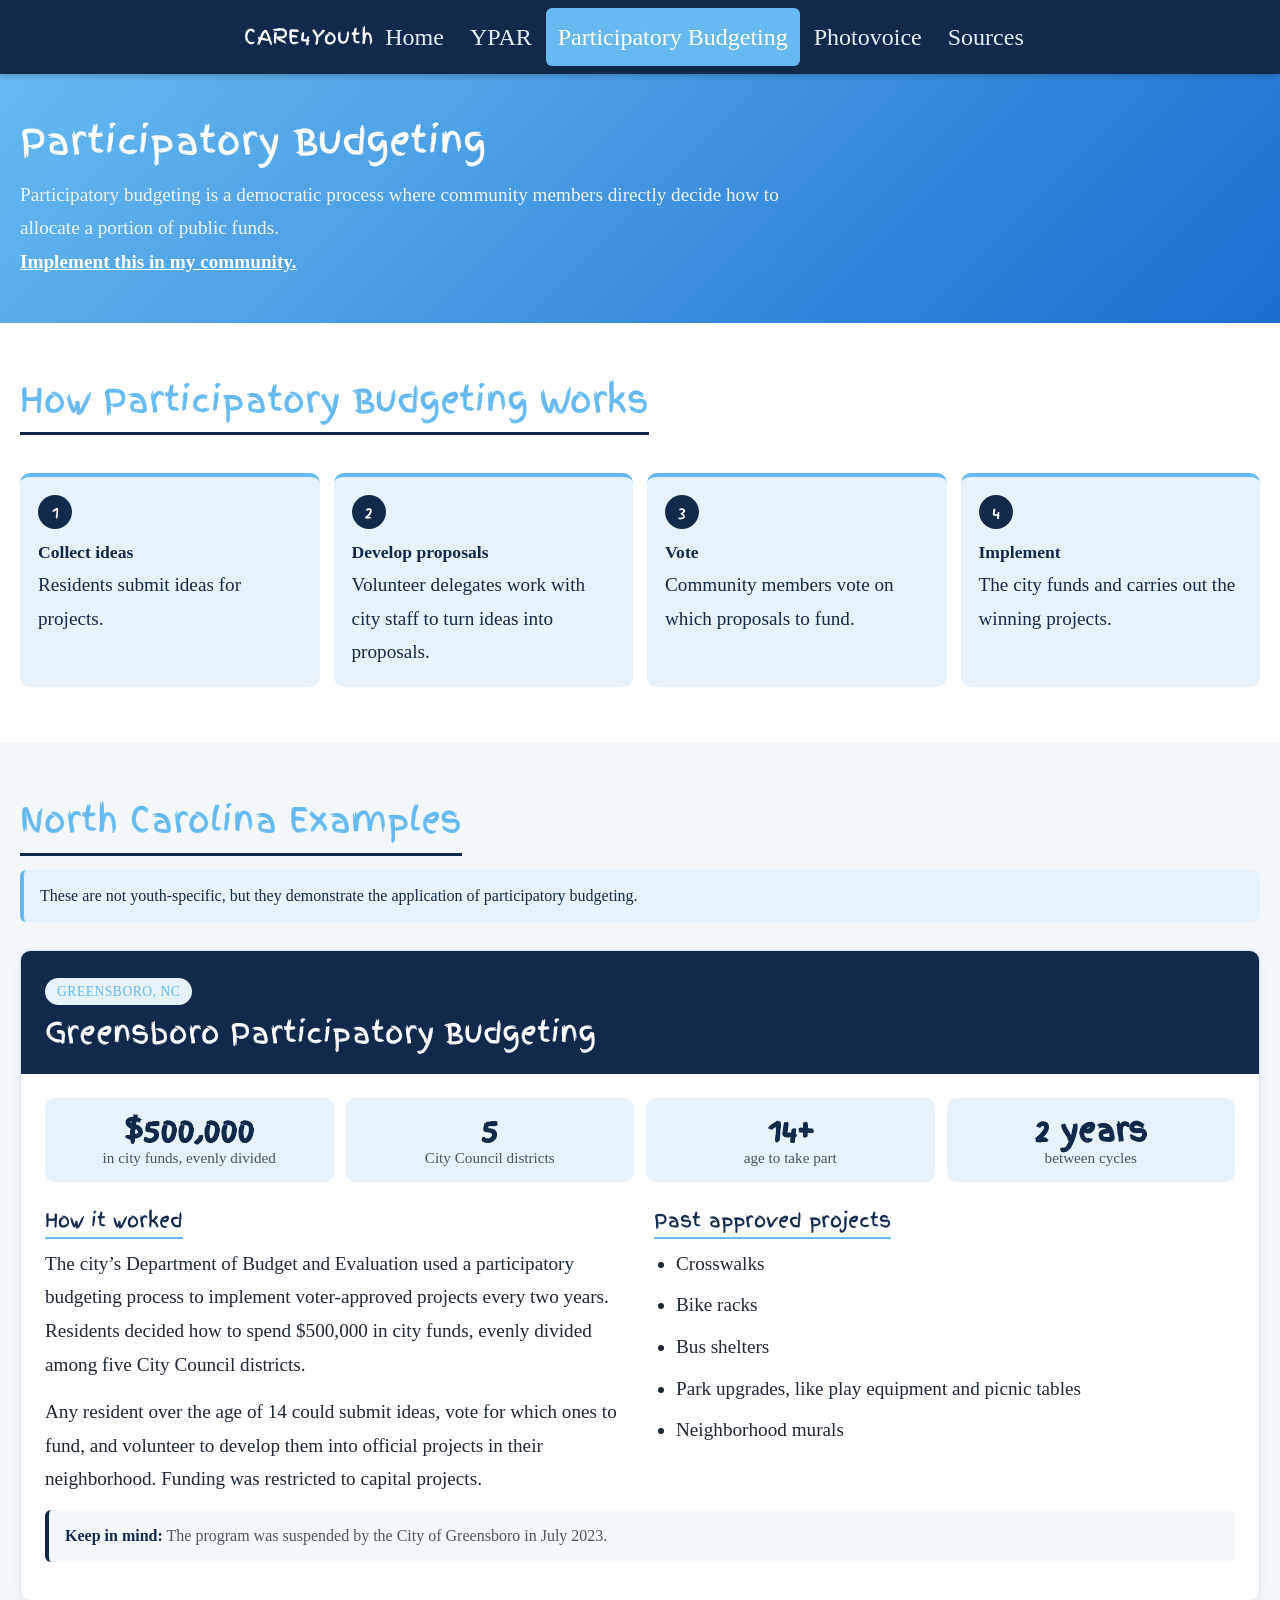
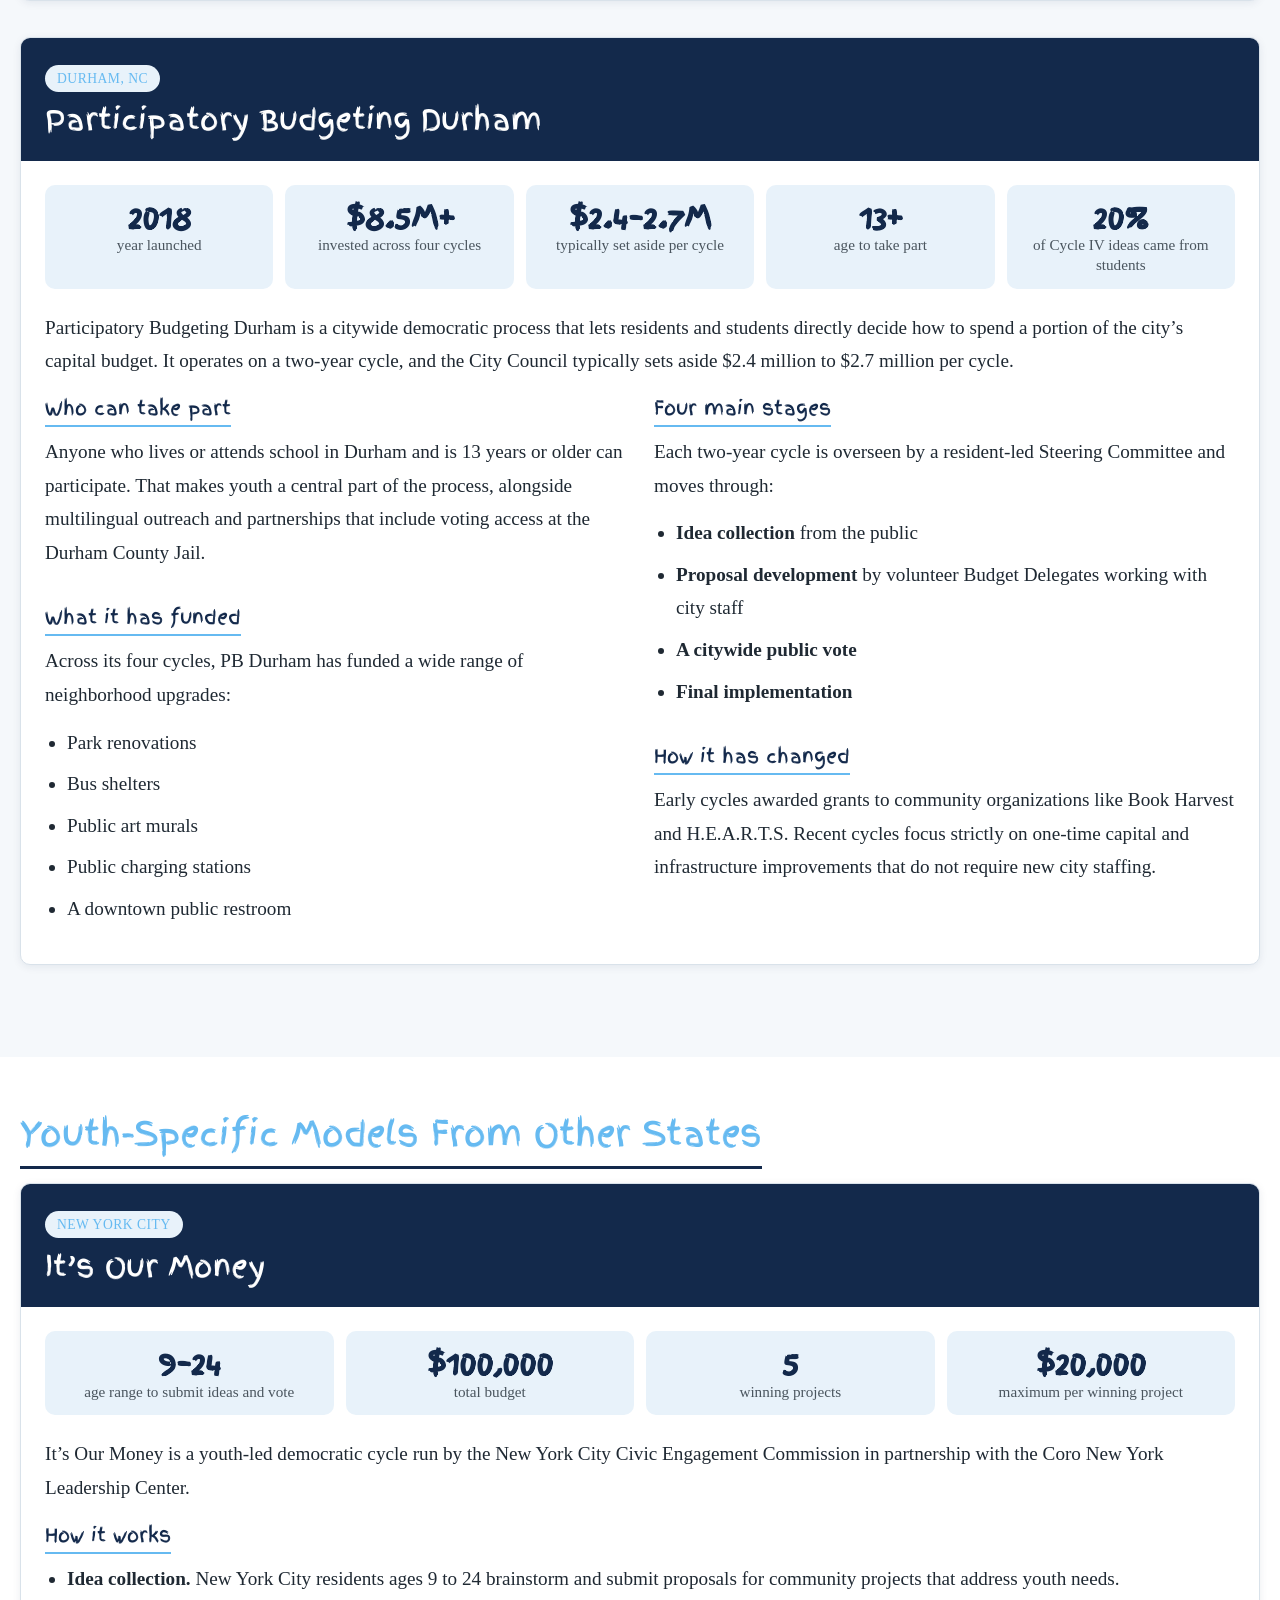
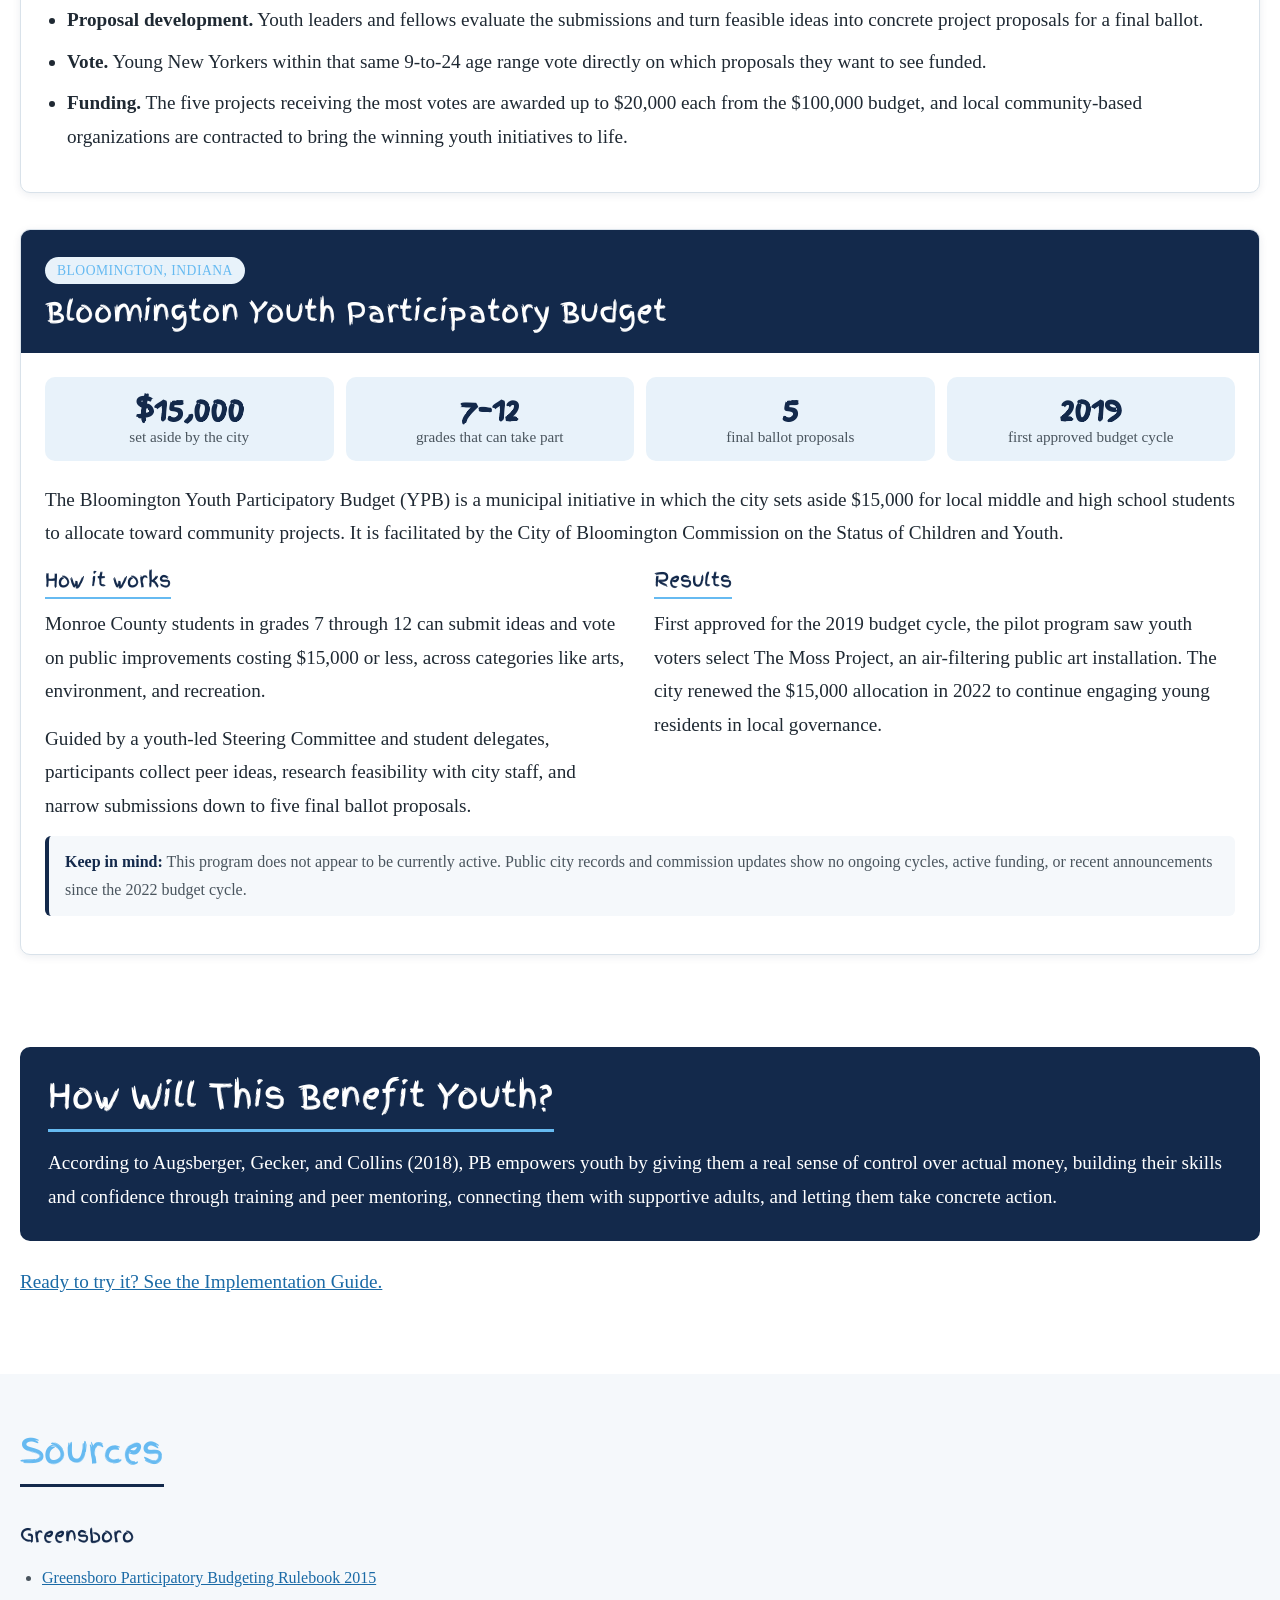
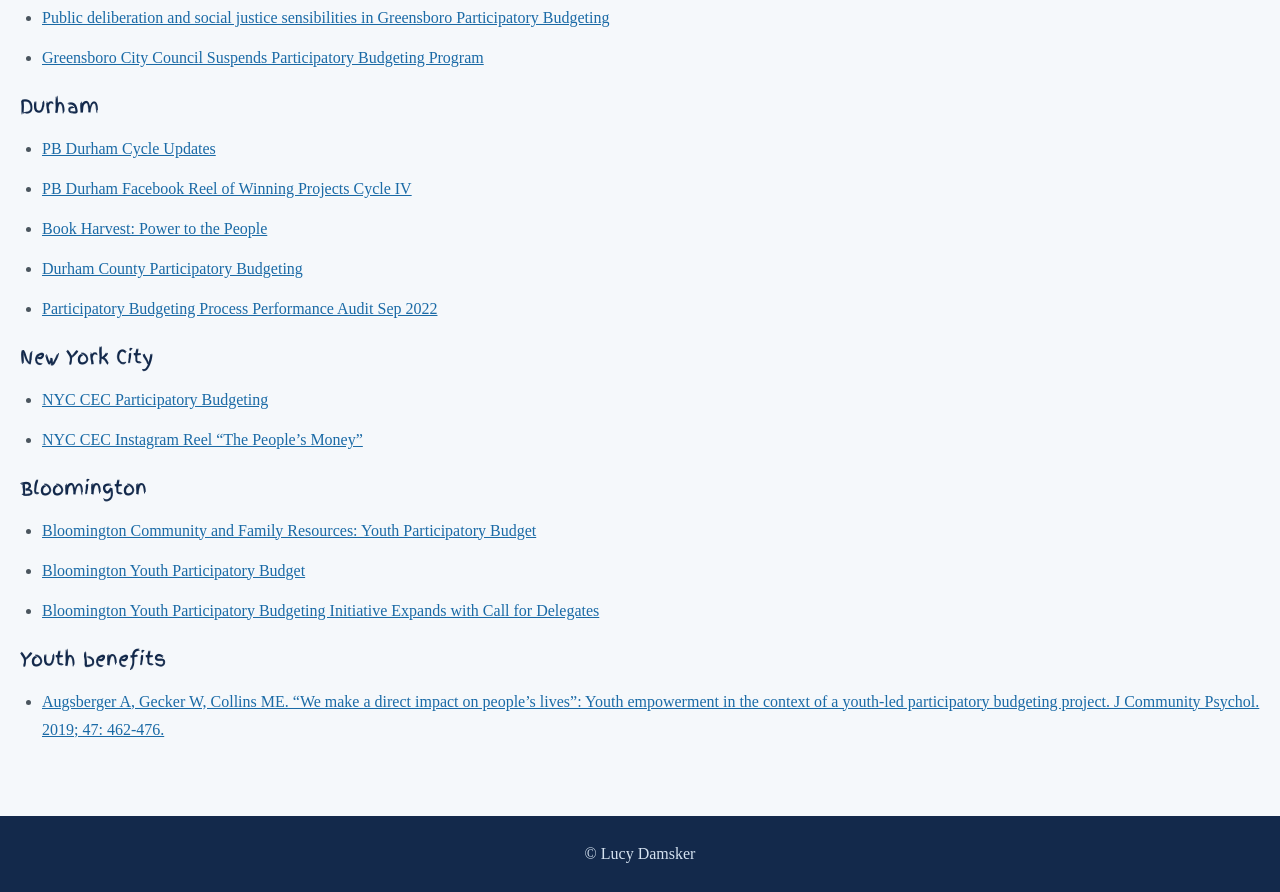
==== budgeting.html @ dcf63f5d "First commit of website files" ====
<!DOCTYPE html>
<html lang="en">
<head>
  <meta charset="UTF-8">
  <meta name="viewport" content="width=device-width, initial-scale=1.0">
  <title>What is Participatory Budgeting? | CARE4Youth</title>
  <link rel="stylesheet" href="styles.css">
  <style>
    /* Page-specific styles for budgeting.html (uses the colors from styles.css) */
    .flow { list-style: none; margin: 24px 0 0; padding: 0; display: grid; gap: 14px;
            grid-template-columns: repeat(auto-fit, minmax(200px, 1fr)); counter-reset: step; }
    .flow li { position: relative; background: var(--carolina-light); border-top: 4px solid var(--carolina);
               border-radius: var(--radius); padding: 18px; counter-increment: step; color: var(--navy); }
    .flow li::before { content: counter(step); display: inline-flex; align-items: center; justify-content: center;
                       width: 34px; height: 34px; margin-bottom: 8px; border-radius: 50%;
                       background: var(--navy); color: #fff; font-family: var(--font-heading); font-size: 1rem; }
    .flow strong { display: block; font-size: 1.1rem; }

    .example { background: #fff; border: 1px solid var(--border); border-radius: var(--radius);
               box-shadow: 0 2px 8px rgba(19, 41, 75, 0.08); overflow: hidden; margin-bottom: 36px; }
    .example-head { background: var(--navy); color: #fff; padding: 22px 24px; }
    .example-head h3 { color: #fff; margin: 8px 0 0; }
    .example-head .tag { margin: 0; }
    .example-body { padding: 24px; }
    .example-body p { margin: 0 0 14px; }
    .example-body h4 { color: var(--navy); margin: 22px 0 8px; font-size: 1.2rem;
                       border-bottom: 2px solid var(--carolina); display: inline-block; padding-bottom: 4px; }
    .example-body h4:first-of-type { margin-top: 0; }

    .stat-row { display: grid; grid-template-columns: repeat(auto-fit, minmax(150px, 1fr)); gap: 12px; margin: 0 0 22px; }
    .stat { background: var(--carolina-light); border-radius: var(--radius); padding: 14px 16px; text-align: center; }
    .stat b { display: block; font-family: var(--font-heading); font-size: 1.9rem; color: var(--navy); line-height: 1.2; }
    .stat span { font-size: 0.95rem; color: var(--muted); line-height: 1.3; display: block; }

    .facts { margin: 0 0 14px; padding-left: 22px; }
    .facts li { margin-bottom: 8px; }

    .two-col { display: grid; gap: 28px; grid-template-columns: minmax(0, 1fr); }
    @media (min-width: 900px) { .two-col { grid-template-columns: minmax(0, 1fr) minmax(0, 1fr); } }

    .caveat { background: var(--alt); border-left: 4px solid var(--navy); border-radius: 6px;
              padding: 12px 16px; margin: 20px 0 0; font-size: 1rem; color: var(--muted); }
    .caveat strong { color: var(--navy); }

    .note { background: var(--carolina-light); border-left: 4px solid var(--carolina); border-radius: 6px;
            padding: 12px 16px; margin: 0 0 28px; font-size: 1rem; color: var(--navy); }

    .benefit { background: var(--navy); color: #fff; border-radius: var(--radius); padding: 28px; }
    .benefit h2 { color: #fff; border-bottom-color: var(--carolina); }
    .benefit p { margin: 0; }

    .page-header a { color: #fff; font-weight: bold; }
    .page-header a:hover { color: var(--navy); }

    .source-list { padding-left: 22px; }
    .source-list li { margin-bottom: 12px; }
    .alt .container > h4 { margin: 22px 0 8px; color: var(--navy); }
  </style>
</head>
<body>

  <header class="site-header">
    <nav class="navbar">
      <a href="https://carolinaacross100.unc.edu/care4youth/" class="brand" target="_blank" rel="noopener noreferrer">CARE4Youth</a>
      <button class="nav-toggle" aria-label="Toggle navigation" onclick="document.querySelector('.nav-links').classList.toggle('open')">&#9776;</button>
      <ul class="nav-links">
        <li><a href="index.html">Home</a></li>
        <li class="nav-dropdown">
          <details>
            <summary>YPAR</summary>
            <ul class="dropdown-menu">
              <li><a href="ypar.html">What is YPAR?</a></li>
              <li><a href="yparimplement.html">Implementation Guide</a></li>
            </ul>
          </details>
        </li>
        <li class="nav-dropdown">
          <details>
            <summary class="active">Participatory Budgeting</summary>
            <ul class="dropdown-menu">
              <li><a href="budgeting.html" class="active">What is Participatory Budgeting?</a></li>
              <li><a href="budgetingimplement.html">Implementation Guide</a></li>
            </ul>
          </details>
        </li>
        <li class="nav-dropdown">
          <details>
            <summary>Photovoice</summary>
            <ul class="dropdown-menu">
              <li><a href="photovoice.html">What is Photovoice?</a></li>
              <li><a href="photovoiceimplement.html">Implementation Guide</a></li>
            </ul>
          </details>
        </li>
        <li><a href="sources.html">Sources</a></li>
      </ul>
    </nav>
  </header>

  <main>
    <section class="page-header">
      <div class="container">
        <h1>Participatory Budgeting</h1>
        <p>Participatory budgeting is a democratic process where community members directly decide how to allocate a portion of public funds.</p>
        <p><a href="budgetingimplement.html">Implement this in my community.</a></p>
      </div>
    </section>

    <!-- HOW IT WORKS -->
    <section class="container">
      <h2>How Participatory Budgeting Works</h2>
    <ol class="flow">
        <li><strong>Collect ideas</strong> Residents submit ideas for projects.</li>
        <li><strong>Develop proposals</strong> Volunteer delegates work with city staff to turn ideas into proposals.</li>
        <li><strong>Vote</strong> Community members vote on which proposals to fund.</li>
        <li><strong>Implement</strong> The city funds and carries out the winning projects.</li>
      </ol>
    </section>

    <!-- NORTH CAROLINA -->
    <section class="alt">
      <div class="container">
        <h2>North Carolina Examples</h2>
        <p class="note">These are not youth-specific, but they demonstrate the application of participatory budgeting.</p>

        <!-- Greensboro -->
        <article class="example">
          <div class="example-head">
            <span class="tag">Greensboro, NC</span>
            <h3>Greensboro Participatory Budgeting</h3>
          </div>
          <div class="example-body">
            <div class="stat-row">
              <div class="stat"><b>$500,000</b><span>in city funds, evenly divided</span></div>
              <div class="stat"><b>5</b><span>City Council districts</span></div>
              <div class="stat"><b>14+</b><span>age to take part</span></div>
              <div class="stat"><b>2 years</b><span>between cycles</span></div>
            </div>
            <div class="two-col">
              <div>
                <h4>How it worked</h4>
                <p>The city&rsquo;s Department of Budget and Evaluation used a participatory budgeting process to implement voter-approved projects every two years. Residents decided how to spend $500,000 in city funds, evenly divided among five City Council districts.</p>
                <p>Any resident over the age of 14 could submit ideas, vote for which ones to fund, and volunteer to develop them into official projects in their neighborhood. Funding was restricted to capital projects.</p>
              </div>
              <div>
                <h4>Past approved projects</h4>
                <ul class="facts">
                  <li>Crosswalks</li>
                  <li>Bike racks</li>
                  <li>Bus shelters</li>
                  <li>Park upgrades, like play equipment and picnic tables</li>
                  <li>Neighborhood murals</li>
                </ul>
              </div>
            </div>
            <p class="caveat"><strong>Keep in mind:</strong> The program was suspended by the City of Greensboro in July 2023.</p>
          </div>
        </article>

        <!-- Durham -->
        <article class="example">
          <div class="example-head">
            <span class="tag">Durham, NC</span>
            <h3>Participatory Budgeting Durham</h3>
          </div>
          <div class="example-body">
            <div class="stat-row">
              <div class="stat"><b>2018</b><span>year launched</span></div>
              <div class="stat"><b>$8.5M+</b><span>invested across four cycles</span></div>
              <div class="stat"><b>$2.4&ndash;2.7M</b><span>typically set aside per cycle</span></div>
              <div class="stat"><b>13+</b><span>age to take part</span></div>
              <div class="stat"><b>20%</b><span>of Cycle IV ideas came from students</span></div>
            </div>
            <p>Participatory Budgeting Durham is a citywide democratic process that lets residents and students directly decide how to spend a portion of the city&rsquo;s capital budget. It operates on a two-year cycle, and the City Council typically sets aside $2.4 million to $2.7 million per cycle.</p>

            <div class="two-col">
              <div>
                <h4>Who can take part</h4>
                <p>Anyone who lives or attends school in Durham and is 13 years or older can participate. That makes youth a central part of the process, alongside multilingual outreach and partnerships that include voting access at the Durham County Jail.</p>
                <h4>What it has funded</h4>
                <p>Across its four cycles, PB Durham has funded a wide range of neighborhood upgrades:</p>
                <ul class="facts">
                  <li>Park renovations</li>
                  <li>Bus shelters</li>
                  <li>Public art murals</li>
                  <li>Public charging stations</li>
                  <li>A downtown public restroom</li>
                </ul>
              </div>
              <div>
                <h4>Four main stages</h4>
                <p>Each two-year cycle is overseen by a resident-led Steering Committee and moves through:</p>
                <ul class="facts">
                  <li><strong>Idea collection</strong> from the public</li>
                  <li><strong>Proposal development</strong> by volunteer Budget Delegates working with city staff</li>
                  <li><strong>A citywide public vote</strong></li>
                  <li><strong>Final implementation</strong></li>
                </ul>
                <h4>How it has changed</h4>
                <p>Early cycles awarded grants to community organizations like Book Harvest and H.E.A.R.T.S. Recent cycles focus strictly on one-time capital and infrastructure improvements that do not require new city staffing.</p>
              </div>
            </div>
          </div>
        </article>
      </div>
    </section>

    <!-- OUT OF STATE -->
    <section class="container">
      <h2>Youth-Specific Models From Other States</h2>
      
      <!-- NYC -->
      <article class="example">
        <div class="example-head">
          <span class="tag">New York City</span>
          <h3>It&rsquo;s Our Money</h3>
        </div>
        <div class="example-body">
          <div class="stat-row">
            <div class="stat"><b>9&ndash;24</b><span>age range to submit ideas and vote</span></div>
            <div class="stat"><b>$100,000</b><span>total budget</span></div>
            <div class="stat"><b>5</b><span>winning projects</span></div>
            <div class="stat"><b>$20,000</b><span>maximum per winning project</span></div>
          </div>
          <p>It&rsquo;s Our Money is a youth-led democratic cycle run by the New York City Civic Engagement Commission in partnership with the Coro New York Leadership Center.</p>
          <h4>How it works</h4>
          <ul class="facts">
            <li><strong>Idea collection.</strong> New York City residents ages 9 to 24 brainstorm and submit proposals for community projects that address youth needs.</li>
            <li><strong>Proposal development.</strong> Youth leaders and fellows evaluate the submissions and turn feasible ideas into concrete project proposals for a final ballot.</li>
            <li><strong>Vote.</strong> Young New Yorkers within that same 9-to-24 age range vote directly on which proposals they want to see funded.</li>
            <li><strong>Funding.</strong> The five projects receiving the most votes are awarded up to $20,000 each from the $100,000 budget, and local community-based organizations are contracted to bring the winning youth initiatives to life.</li>
          </ul>
        </div>
      </article>

      <!-- Bloomington -->
      <article class="example">
        <div class="example-head">
          <span class="tag">Bloomington, Indiana</span>
          <h3>Bloomington Youth Participatory Budget</h3>
        </div>
        <div class="example-body">
          <div class="stat-row">
            <div class="stat"><b>$15,000</b><span>set aside by the city</span></div>
            <div class="stat"><b>7&ndash;12</b><span>grades that can take part</span></div>
            <div class="stat"><b>5</b><span>final ballot proposals</span></div>
            <div class="stat"><b>2019</b><span>first approved budget cycle</span></div>
          </div>
          <p>The Bloomington Youth Participatory Budget (YPB) is a municipal initiative in which the city sets aside $15,000 for local middle and high school students to allocate toward community projects. It is facilitated by the City of Bloomington Commission on the Status of Children and Youth.</p>
          <div class="two-col">
            <div>
              <h4>How it works</h4>
              <p>Monroe County students in grades 7 through 12 can submit ideas and vote on public improvements costing $15,000 or less, across categories like arts, environment, and recreation.</p>
              <p>Guided by a youth-led Steering Committee and student delegates, participants collect peer ideas, research feasibility with city staff, and narrow submissions down to five final ballot proposals.</p>
            </div>
            <div>
              <h4>Results</h4>
              <p>First approved for the 2019 budget cycle, the pilot program saw youth voters select The Moss Project, an air-filtering public art installation. The city renewed the $15,000 allocation in 2022 to continue engaging young residents in local governance.</p>
            </div>
          </div>
          <p class="caveat"><strong>Keep in mind:</strong> This program does not appear to be currently active. Public city records and commission updates show no ongoing cycles, active funding, or recent announcements since the 2022 budget cycle.</p>
        </div>
      </article>
    </section>

    <!-- BENEFITS -->
    <section class="container" style="padding-top:0;">
      <div class="benefit">
        <h2>How Will This Benefit Youth?</h2>
        <p>According to Augsberger, Gecker, and Collins (2018), PB empowers youth by giving them a real sense of control over actual money, building their skills and confidence through training and peer mentoring, connecting them with supportive adults, and letting them take concrete action.</p>
      </div>
      <p style="margin-top:24px;"><a href="budgetingimplement.html">Ready to try it? See the Implementation Guide.</a></p>
    </section>

    <!-- SOURCES -->
    <section class="alt">
      <div class="container">
        <h2>Sources</h2>

        <h4>Greensboro</h4>
        <ul class="source-list small">
          <li><a href="https://www.participatorybudgeting.org/wp-content/uploads/2016/10/Greensboro2015Rulebook_PBP.pdf">Greensboro Participatory Budgeting Rulebook 2015</a></li>
          <li><a href="https://doi.org/10.1080/14791420.2020.1746371">Public deliberation and social justice sensibilities in Greensboro Participatory Budgeting</a></li>
          <li><a href="https://greensboro.com/news/local/government-politics/article_e94a8f1c-1f39-11ee-b8cb-7f1a0210b515.html">Greensboro City Council Suspends Participatory Budgeting Program</a></li>
        </ul>

        <h4>Durham</h4>
        <ul class="source-list small">
          <li><a href="https://www.pbdurham.org/pb-cycle-updates">PB Durham Cycle Updates</a></li>
          <li><a href="https://www.facebook.com/reel/1304525094877121">PB Durham Facebook Reel of Winning Projects Cycle IV</a></li>
          <li><a href="https://www.bookharvest.org/post/power-to-the-people">Book Harvest: Power to the People</a></li>
          <li><a href="https://www.durhamnc.gov/3747/Participatory-Budgeting">Durham County Participatory Budgeting</a></li>
          <li><a href="https://www.durhamnc.gov/DocumentCenter/View/46652/Participatory-Budgeting-Process-Performance-Audit_final-.pdf">Participatory Budgeting Process Performance Audit Sep 2022</a></li>
        </ul>

        <h4>New York City</h4>
        <ul class="source-list small">
          <li><a href="https://www.nyc.gov/site/civicengagement/our-programs/participatory-budgeting.page">NYC CEC Participatory Budgeting</a></li>
          <li><a href="https://www.instagram.com/reel/DfXgqrsiJ8O/">NYC CEC Instagram Reel &ldquo;The People&rsquo;s Money&rdquo;</a></li>
        </ul>

        <h4>Bloomington</h4>
        <ul class="source-list small">
          <li><a href="https://bloomington.in.gov/success/2019/04/23/4250">Bloomington Community and Family Resources: Youth Participatory Budget</a></li>
          <li><a href="https://bloomington.in.gov/boards/status-of-children/ypb">Bloomington Youth Participatory Budget</a></li>
          <li><a href="https://bloomington.in.gov/news/2019/05/10/4080">Bloomington Youth Participatory Budgeting Initiative Expands with Call for Delegates</a></li>
        </ul>

        <h4>Youth benefits</h4>
        <ul class="source-list small">
          <li><a href="https://onlinelibrary.wiley.com/doi/abs/10.1002/jcop.22131">Augsberger A, Gecker W, Collins ME. &ldquo;We make a direct impact on people&rsquo;s lives&rdquo;: Youth empowerment in the context of a youth-led participatory budgeting project. J Community Psychol. 2019; 47: 462-476.</a></li>
        </ul>
      </div>
    </section>
  </main>

  <footer class="site-footer">
    <p>&copy; Lucy Damsker</p>
  </footer>

</body>
</html>
---- styles.css ----
@import url("https://fonts.googleapis.com/css2?family=Finger+Paint&display=swap");

:root {
  --carolina: #66baf1;
  --navy: #13294b;
  --carolina-light: #e8f2fa;
  --text: #1f2933;
  --muted: #4a555e;
  --bg: #ffffff;
  --alt: #f5f8fb;
  --border: #d9e2ea;
  --radius: 10px;


  --font-heading: "Finger Paint", Georgia, "Times New Roman", serif;
  --font-body: Georgia, "Times New Roman", serif;
}

* { box-sizing: border-box; }

html { scroll-behavior: smooth; }

body {
  margin: 0;
  font-family: var(--font-body);
  font-size: 1.125rem;
  color: var(--text);
  background: var(--bg);
  line-height: 1.75;
}

a { color: #1a6aa6; }
a:hover { color: var(--carolina); }

/* ---------- Navbar (mobile: collapsed menu) ---------- */
.site-header {
  position: sticky;
  top: 0;
  z-index: 100;
  background: var(--navy);
  box-shadow: 0 2px 6px rgba(0, 0, 0, 0.2);
}

.navbar {
  display: flex;
  flex-wrap: wrap;
  align-items: center;
  justify-content: center;
  padding: 0 16px;
  min-height: 60px;
}

.brand {
  color: #fff;
  font-family: var(--font-heading);
  font-weight: 400;
  font-size: 1.25rem;
  text-decoration: none;
  letter-spacing: 0.3px;
}

.nav-toggle {
  display: block;
  background: none;
  border: 0;
  color: #fff;
  font-size: 1.8rem;
  cursor: pointer;
}

.nav-links {
  display: none;
  flex-direction: column;
  width: 100%;
  list-style: none;
  margin: 0;
  padding: 0 0 10px;
}

.nav-links.open { display: flex; }

.nav-links > li > a,
.nav-dropdown summary {
  display: block;
  padding: 14px 12px;
  color: #e6eef7;
  text-decoration: none;
  font-size: 1.05rem;
  border-radius: 6px;
  cursor: pointer;
}

.nav-dropdown summary {
  list-style: none;
}

.nav-dropdown summary::-webkit-details-marker { display: none; }

.nav-links > li > a:hover,
.nav-links > li > a.active,
.nav-dropdown summary:hover,
.nav-dropdown summary.active {
  background: var(--carolina);
  color: #fff;
}

.dropdown-menu {
  list-style: none;
  margin: 0;
  padding: 0 0 0 12px;
}

.dropdown-menu a {
  display: block;
  padding: 10px 12px;
  color: #e6eef7;
  text-decoration: none;
  font-size: 1rem;
  border-radius: 6px;
}

.dropdown-menu a:hover,
.dropdown-menu a.active {
  background: var(--carolina);
  color: #fff;
}

/* ---------- Layout ---------- */
.container {
  max-width: 1300px;
  margin: 0 auto;
  padding: 36px 16px;
}

section.alt { background: var(--alt); }

h1, h2, h3, h4 {
  font-family: var(--font-heading);
  font-weight: 400;
  color: var(--carolina);
  line-height: 1.3;
}

h2 {
  display: inline-block;
  font-size: 1.7rem;
  margin: 0 0 14px;
  padding-bottom: 8px;
  border-bottom: 3px solid var(--navy);
}

h3 { font-size: 1.35rem; margin: 0 0 10px; }
h3.sub { margin-top: 30px; }
h4 { font-size: 1.15rem; margin: 0 0 10px; }

.section-intro { color: var(--muted); margin: 8px 0 24px; }

/* ---------- Hero (home) ---------- */
.hero {
  background: linear-gradient(135deg, var(--carolina), #1a6ece);
  color: #fff;
}

.hero .container { padding-top: 44px; padding-bottom: 44px; }
.hero-shell {
  display: grid;
  grid-template-columns: 220px minmax(0, 1fr);
  align-items: center;
  max-width: 1100px;
  margin: 0 auto;
  padding: 44px 16px;
  gap: 20px;
}
.hero-logos {
  display: flex;
  flex-direction: column;
  align-items: flex-start;
  gap: 12px;
}
.hero-logos img {
  display: block;
  max-height: 72px;
  width: auto;
  filter: drop-shadow(0 2px 4px rgba(0, 0, 0, 0.15));
}
.hero-content .container {
  padding: 0;
}
.hero h1 { color: #fff; font-size: 2.1rem; margin: 0 0 16px; }
.hero .lead { font-size: 1.15rem; color: #eef4fa; margin: 0 0 22px; }

.card-row { display: flex; flex-wrap: wrap; gap: 10px; }


/* ---------- Page header (inner pages) ---------- */
.page-header {
  background: linear-gradient(135deg, var(--carolina), #1a6ece);
  color: #fff;
}

.page-header .container { padding-top: 32px; padding-bottom: 32px; }
.page-header h1 { color: #fff; font-size: 1.85rem; margin: 0 0 12px; }
.page-header p { margin: 0; color: #eef4fa; font-size: 1.1rem; }

/* ---------- Cards (mobile: one column) ---------- */
.grid {
  display: grid;
  grid-template-columns: repeat(auto-fit, minmax(550px, 1fr));
  gap: 24px;
}


.grid.two { margin: 18px 0; }

.card {
  background: var(--navy);
  border: 1px solid var(--border);
  border-top: 4px solid var(--navy);
  border-radius: var(--radius);
  padding: 20px;
  box-shadow: 0 2px 8px rgba(19, 41, 75, 0.06);
  color: white;
}

.card p { margin: 0 0 12px; }
.card p:last-child { margin-bottom: 0; }
.card ul { margin: 0; padding-left: 22px; }
.card li { margin-bottom: 8px; }

.card.flat {
  background: var(--carolina-light);
  border-top-color: var(--carolina);
  box-shadow: none;
}

.link-card {
  display: block;
  color: var(--bg);
  text-decoration: none;
}

.link-card:hover { color: var(--bg); }

.tag {
  display: inline-block;
  background: var(--carolina-light);
  color: var(--carolina);
  font-size: 0.85rem;
  text-transform: uppercase;
  letter-spacing: 0.5px;
  line-height: 1.4;
  padding: 4px 12px;
  border-radius: 999px;
  margin-bottom: 12px;
}

.plain-list { padding-left: 22px; }
.plain-list li { margin-bottom: 12px;  list-style-type: none; }

.callout {
  background: var(--carolina-light);
  border-left: 4px solid var(--navy);
  padding: 14px 18px;
  border-radius: 6px;
  color: var(--carolina);
}

.small { font-size: 1rem; color: var(--muted); }

/* ---------- Footer ---------- */
.site-footer {
  background: var(--navy);
  color: #d5e2f0;
  text-align: center;
  padding: 22px 16px;
  font-size: 1rem;
}

.site-footer p { margin: 0; }

/* ==========================================================
   Laptop and larger (min-width: 900px)
   ========================================================== */
@media (min-width: 768px) {
  html { scroll-padding-top: 80px; }

  body { font-size: 1.2rem; }

  /* Navbar: horizontal links, no toggle */
  .navbar {
    max-width: 1500px;
    margin: 0 auto;
    padding: 8px 20px;
  }

  .nav-toggle { display: none; }

  .nav-links {
    display: flex;
    flex-direction: row;
    flex-wrap: wrap;
    justify-content: flex-end;
    width: auto;
    gap: 2px;
    padding: 0;
  }

  .nav-links > li > a,
  .nav-dropdown summary {
    padding: 8px 12px;
    font-size: 1.5rem;
  }

  .nav-dropdown { position: relative; }

  .nav-dropdown .dropdown-menu {
    position: absolute;
    top: 100%;
    left: 0;
    z-index: 101;
    min-width: 230px;
    padding: 8px;
    background: var(--navy);
    border-radius: 0 0 6px 6px;
    box-shadow: 0 4px 8px rgba(0, 0, 0, 0.2);
  }

  .nav-dropdown .dropdown-menu a { font-size: 1.3rem; }


  /* Layout */
  .container { padding: 56px 20px; }

  h2 { font-size: 2.1rem; padding-bottom: 10px; }
  h3 { font-size: 1.8rem; }
  h3.sub { margin-top: 34px; }
  h3 + p { font-size: 1.6rem; }
  h4 { font-size: 1.2rem; }

  .section-intro { max-width: 780px; margin-bottom: 28px; }

  /* Hero */
  .hero .container { padding-top: 72px; padding-bottom: 72px; }
  .hero h1 { font-size: 3.5rem; }
  .hero .lead { font-size: 1.8rem; max-width: 800px; }

  /* Page header */
  .page-header .container { padding-top: 44px; padding-bottom: 44px; }
  .page-header h1 { font-size: 2.3rem; }
  .page-header p { max-width: 800px; font-size: 1.2rem; }

  /* Cards: multi-column */
  .grid {
    grid-template-columns: repeat(auto-fit, minmax(250px, 1fr));
    gap: 24px;
  }

  .grid.two { grid-template-columns: repeat(auto-fit, minmax(340px, 1fr)); }

  .card { padding: 24px; }

  .link-card {
    transition: transform 0.15s ease, box-shadow 0.15s ease;
  }

  .link-card:hover {
    transform: translateY(-3px);
    box-shadow: 0 6px 16px rgba(19, 41, 75, 0.15);
  }

  .site-footer { padding: 24px 20px; }
}
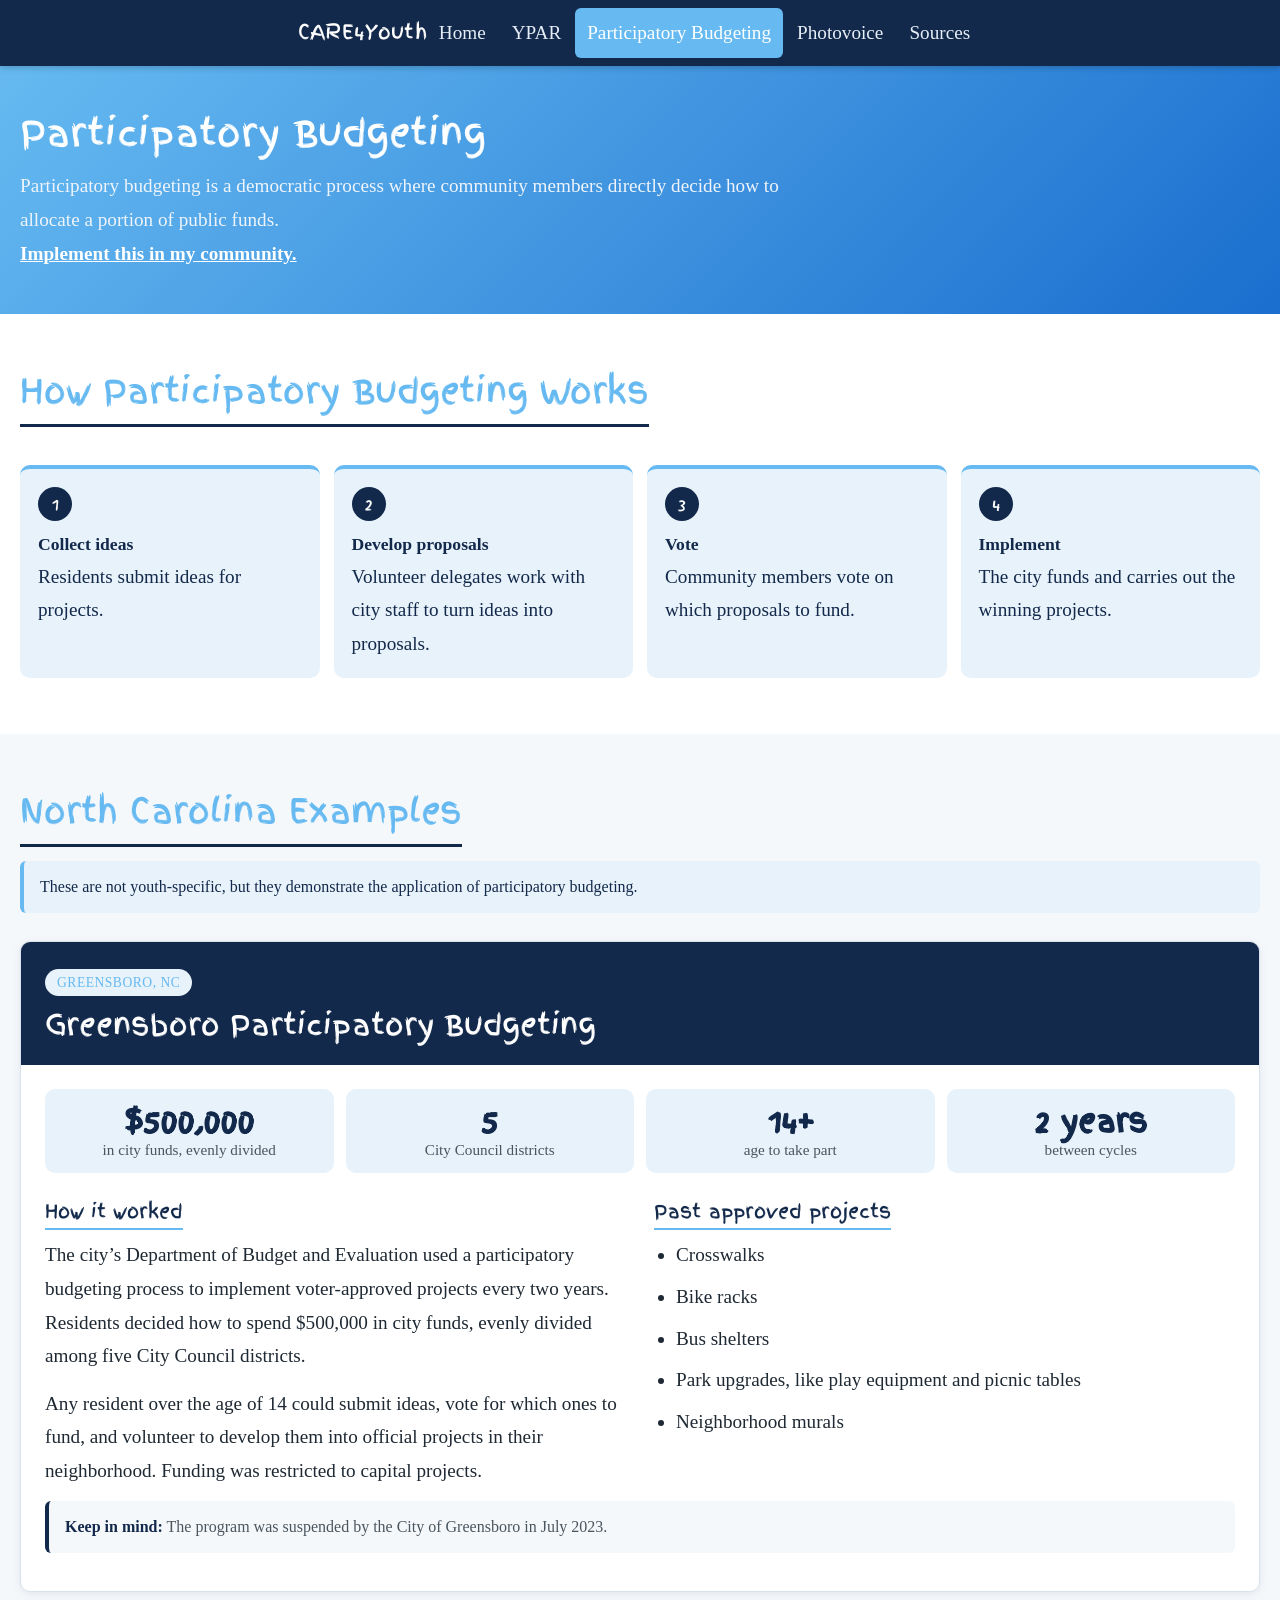
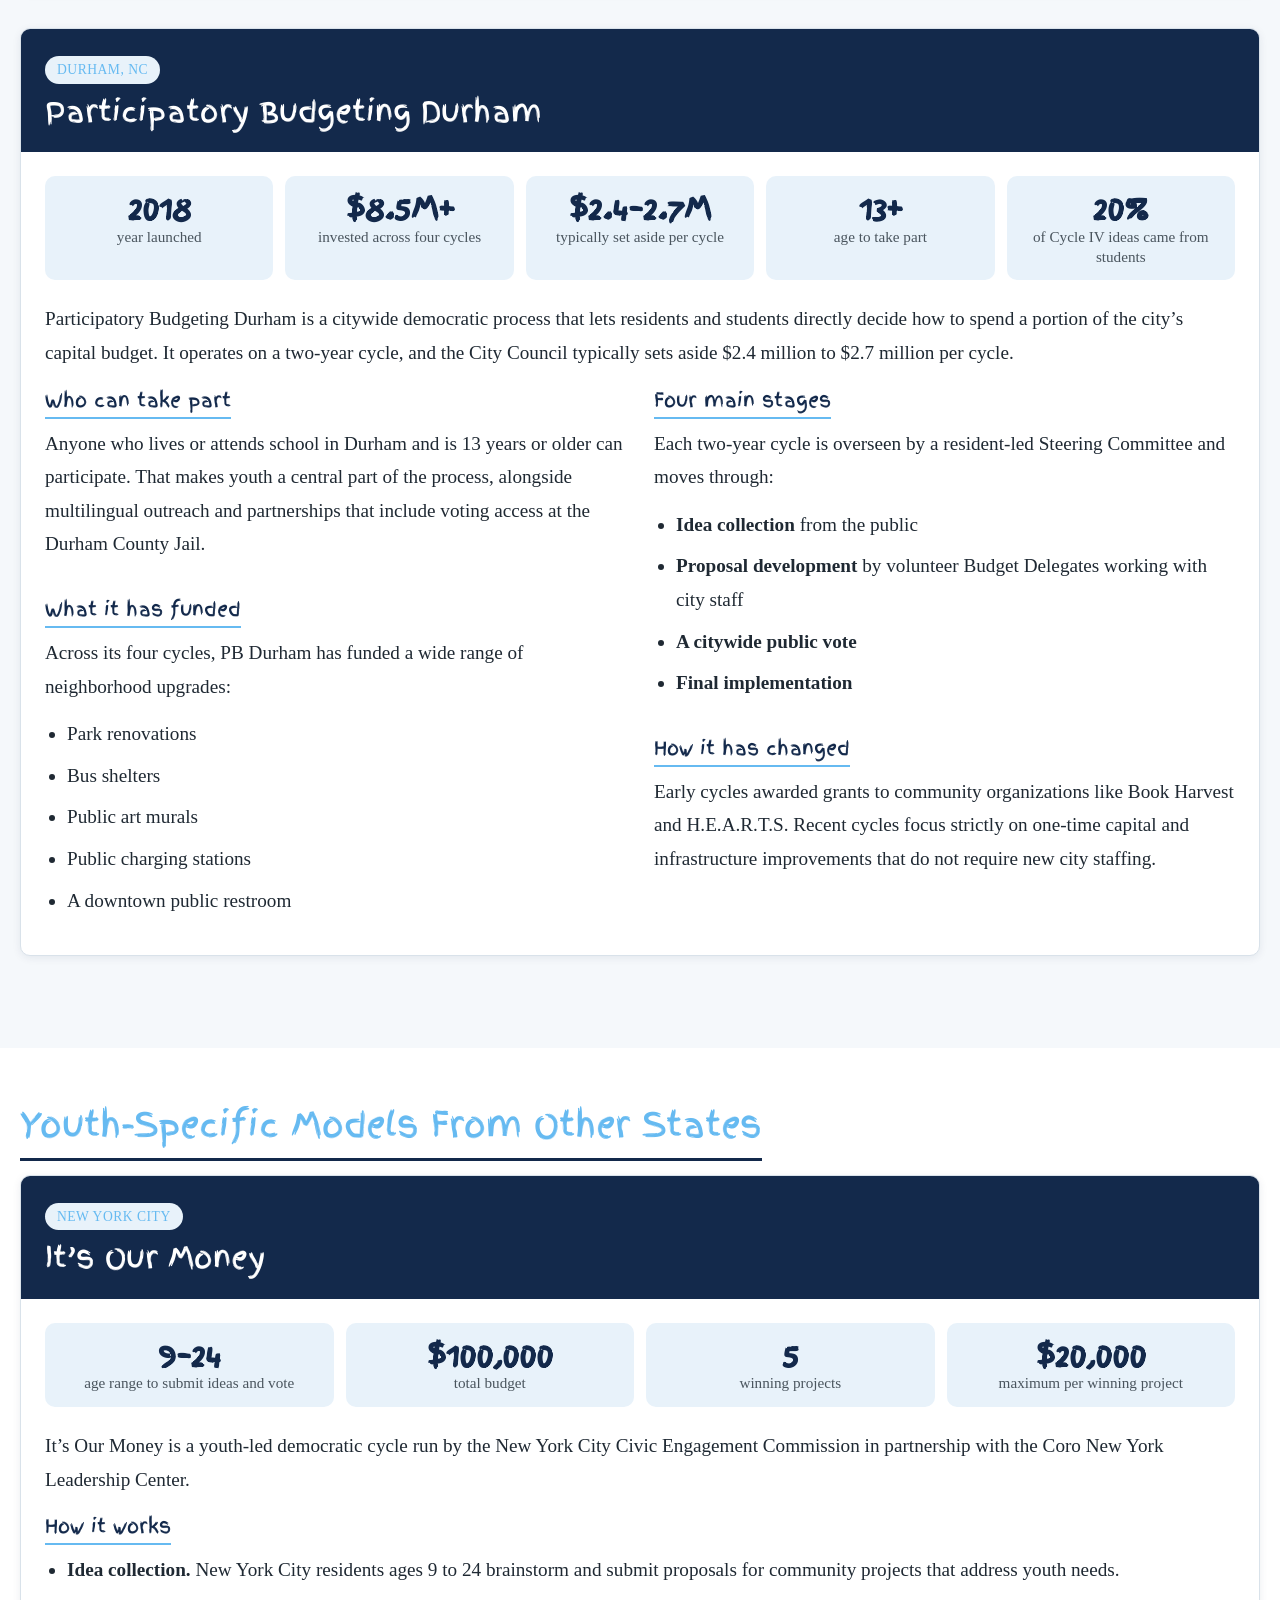
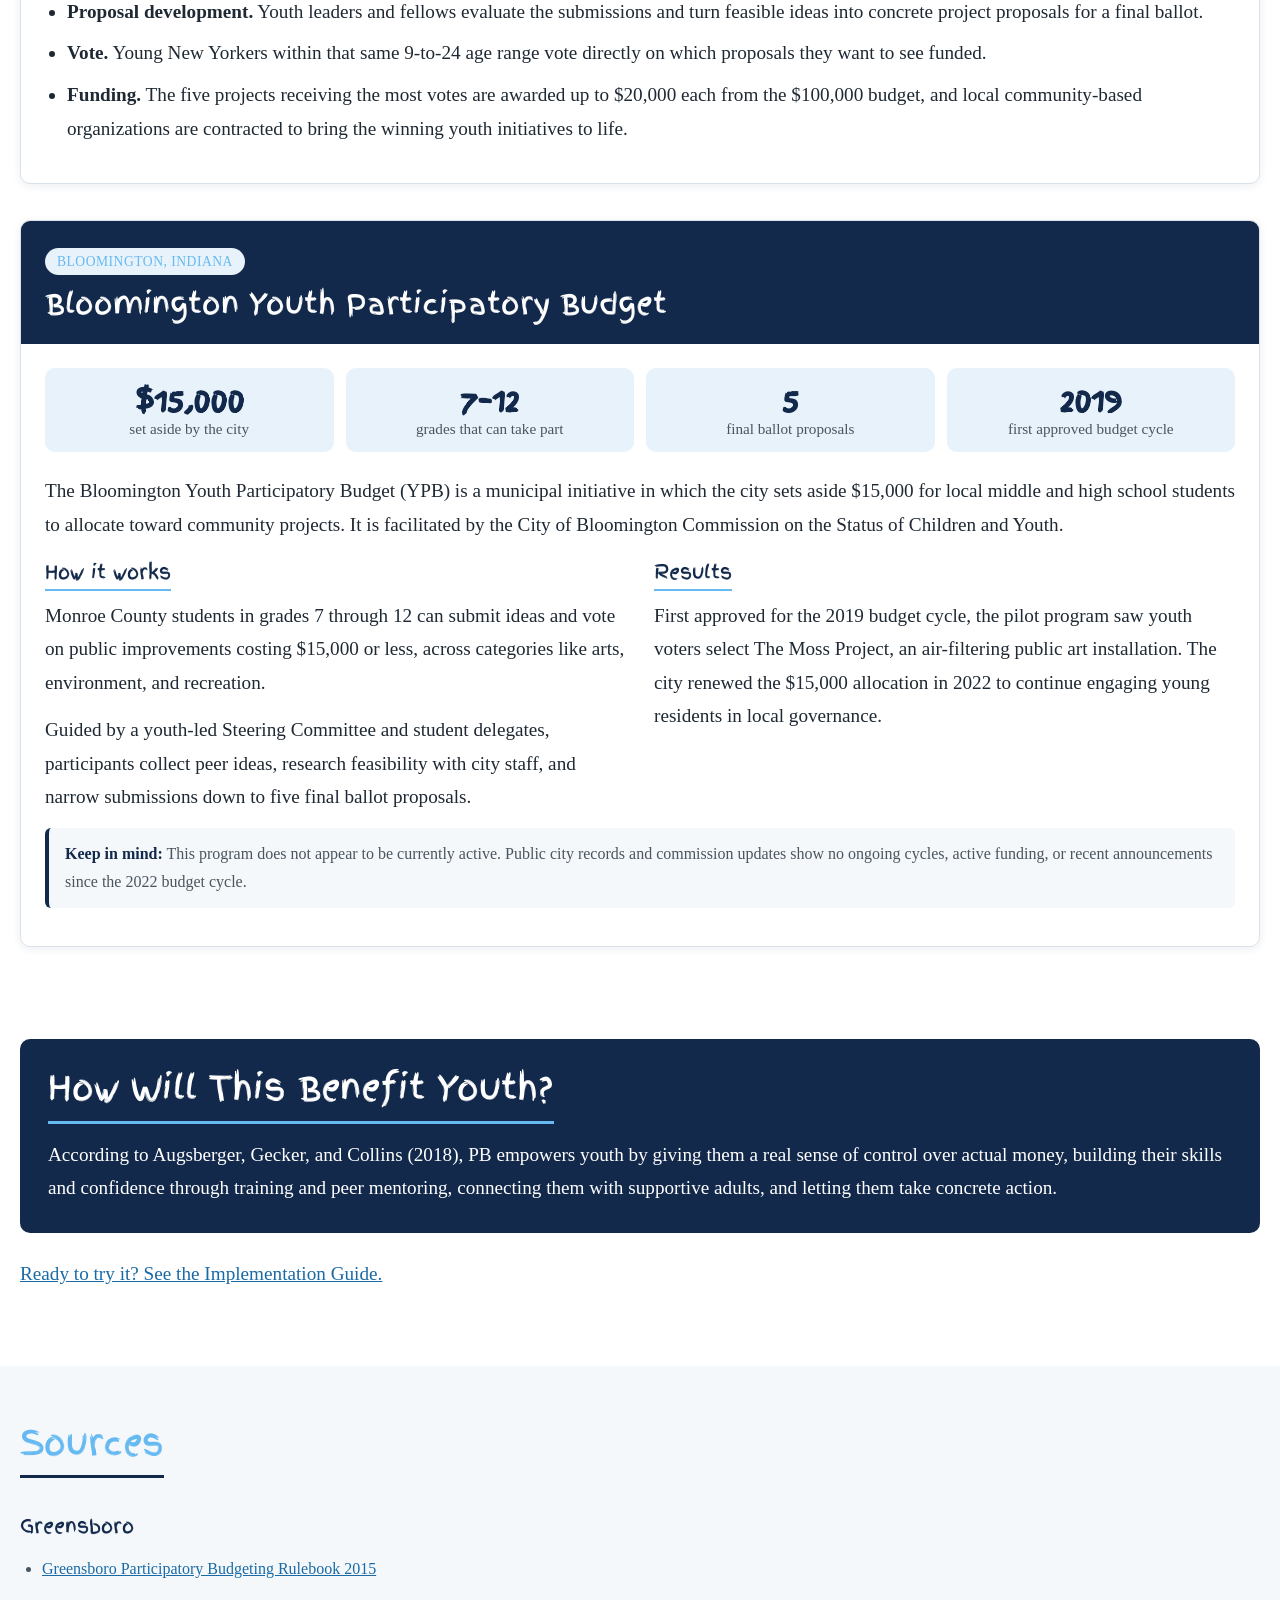
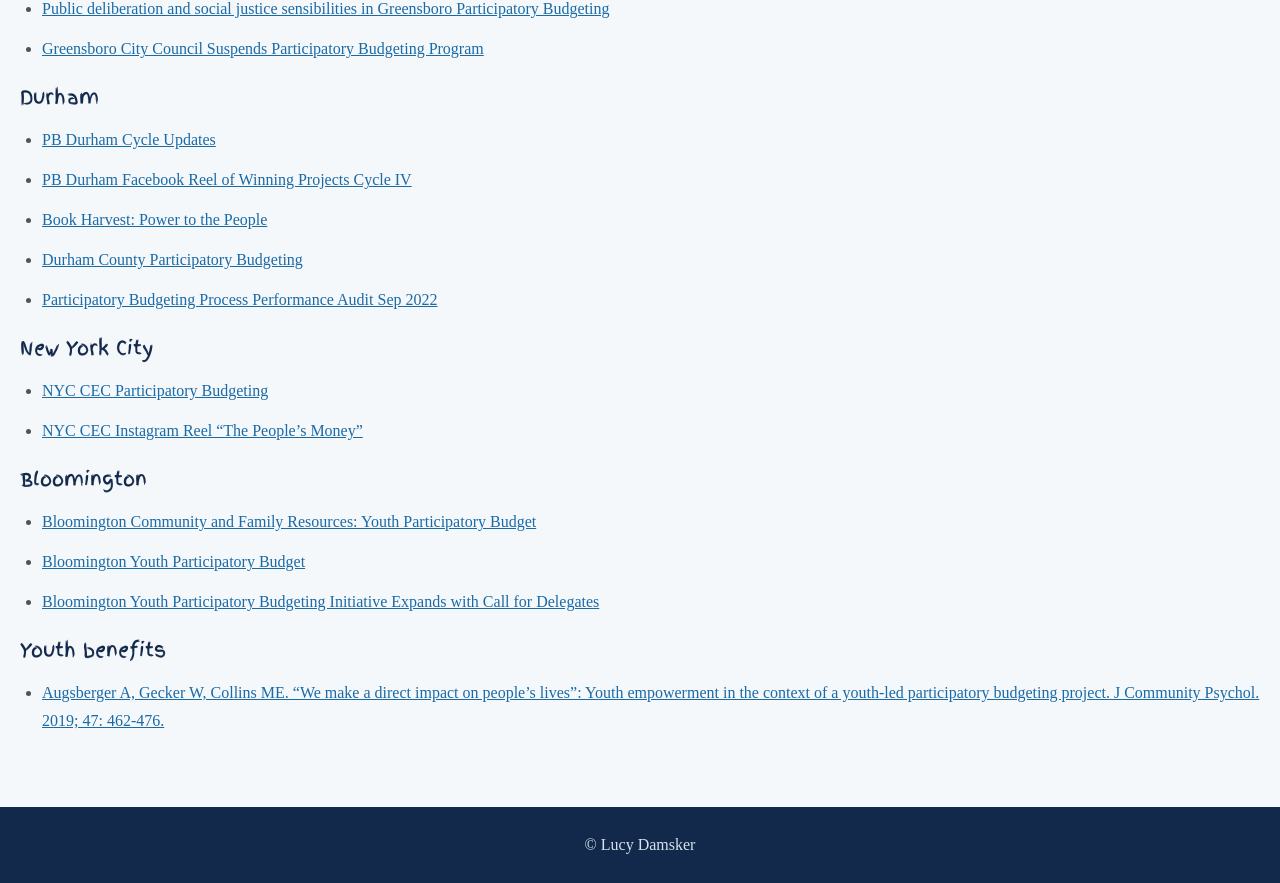
==== commit 7ef5e6ae: "update 1 updated links to new tabs, made navbar font size smaller" ====
--- a/budgeting.html
+++ b/budgeting.html
@@ -318,5 +318,14 @@
     <p>&copy; Lucy Damsker</p>
   </footer>
 
-</body>
+  <script>
+    document.querySelectorAll('a[href]').forEach((link) => {
+      const href = link.getAttribute('href');
+      if (!href) return;
+      if (href.startsWith('http://') || href.startsWith('https://') || href.startsWith('mailto:') || href.startsWith('//')) {
+        link.setAttribute('target', '_blank');
+        link.setAttribute('rel', 'noopener noreferrer');
+      }
+    });
+  </script></body>
 </html>
--- a/styles.css
+++ b/styles.css
@@ -267,6 +267,30 @@
 
 .small { font-size: 1rem; color: var(--muted); }
 
+/* ---------- Figures and images ---------- */
+.figure {
+  margin: 30px 0 22px;
+  text-align: center;
+}
+
+.figure img,
+.center-image {
+  display: block;
+  width: min(100%, 620px);
+  max-width: 620px;
+  height: auto;
+  margin: 0 auto;
+  border-radius: 10px;
+  box-shadow: 0 4px 12px rgba(19, 41, 75, 0.08);
+}
+
+.figure figcaption {
+  margin-top: 12px;
+  color: var(--muted);
+  font-size: 0.95rem;
+  line-height: 1.6;
+}
+
 /* ---------- Footer ---------- */
 .site-footer {
   background: var(--navy);
@@ -308,7 +332,7 @@
   .nav-links > li > a,
   .nav-dropdown summary {
     padding: 8px 12px;
-    font-size: 1.5rem;
+    font-size: 1.2rem;
   }
 
   .nav-dropdown { position: relative; }
